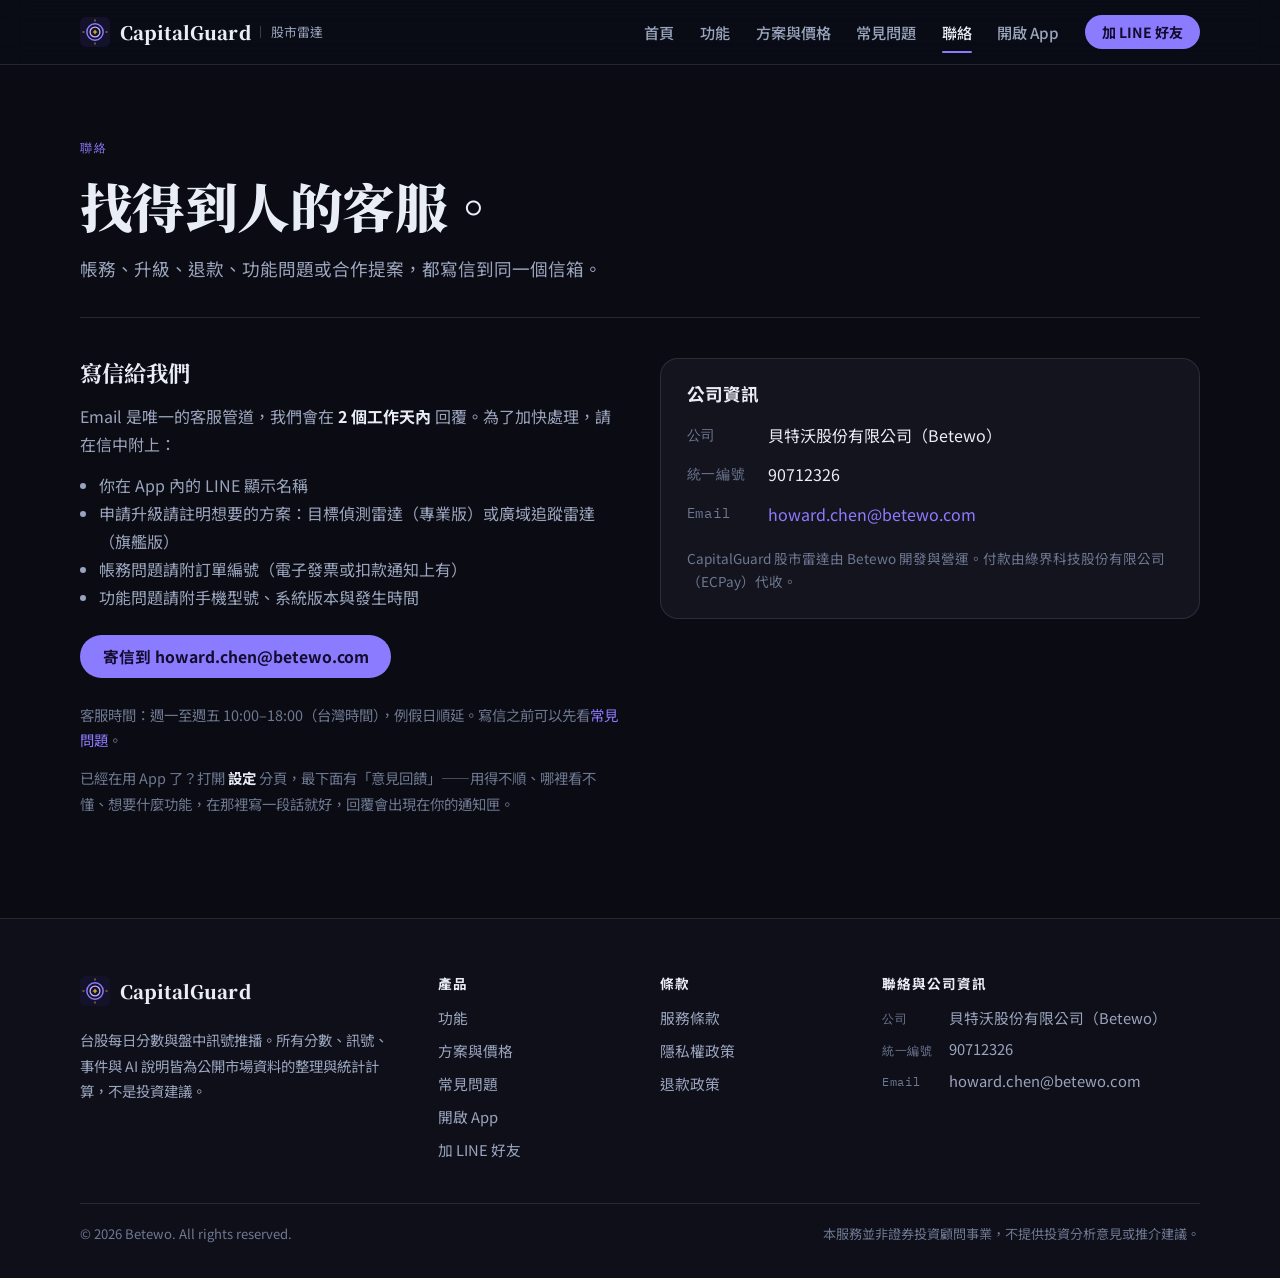
==== contact.html @ 32ccc139 "deploy site from betewo-web/CapitalGuard@ed37d9235ab176fc21a509cebbd970cb6e0c1ec3" ====
<!DOCTYPE html>
<html lang="zh-Hant-TW">
<head>
<meta charset="utf-8">
<meta name="viewport" content="width=device-width, initial-scale=1">
<title>聯絡 · CapitalGuard 股市雷達</title>
<meta name="description" content="CapitalGuard 客服信箱、公司資訊與回覆時間。">
<link rel="canonical" href="https://betewo-web.github.io/betewo-site/contact.html">
<meta property="og:type" content="website">
<meta property="og:site_name" content="CapitalGuard 股市雷達">
<meta property="og:title" content="聯絡 · CapitalGuard 股市雷達">
<meta property="og:description" content="CapitalGuard 客服信箱、公司資訊與回覆時間。">
<meta property="og:url" content="https://betewo-web.github.io/betewo-site/contact.html">
<meta property="og:image" content="https://betewo-web.github.io/betewo-site/og-cover.png?v=2">
<meta property="og:image:width" content="1200">
<meta property="og:image:height" content="630">
<meta name="twitter:card" content="summary_large_image">
<meta name="twitter:image" content="https://betewo-web.github.io/betewo-site/og-cover.png?v=2">
<meta name="theme-color" content="#0f0f1a">
<link rel="icon" href="data:image/svg+xml,%3Csvg%20xmlns%3D%22http%3A%2F%2Fwww.w3.org%2F2000%2Fsvg%22%20viewBox%3D%220%200%20512%20512%22%3E%3Crect%20width%3D%22512%22%20height%3D%22512%22%20rx%3D%2296%22%20fill%3D%22%2314122a%22%2F%3E%3Cg%20fill%3D%22none%22%20stroke-linecap%3D%22round%22%3E%3Ccircle%20cx%3D%22256%22%20cy%3D%22256%22%20r%3D%22139%22%20stroke%3D%22%238b7cff%22%20stroke-width%3D%2225%22%2F%3E%3Ccircle%20cx%3D%22256%22%20cy%3D%22256%22%20r%3D%2284%22%20stroke%3D%22%23c4b5fd%22%20stroke-width%3D%2222%22%2F%3E%3Cpath%20stroke%3D%22%23f5c542%22%20stroke-width%3D%2213%22%20d%3D%22M256%2070V49M442%20256h21M256%20442v21M70%20256H49%22%2F%3E%3Cpath%20stroke%3D%22%23f5c542%22%20stroke-width%3D%2220%22%20d%3D%22M227%20256h58M256%20227v58%22%2F%3E%3C%2Fg%3E%3C%2Fsvg%3E">
<link rel="preconnect" href="https://fonts.googleapis.com">
<link rel="preconnect" href="https://fonts.gstatic.com" crossorigin>
<link rel="stylesheet" href="https://fonts.googleapis.com/css2?family=IBM+Plex+Mono:wght@400;500;700&family=Noto+Sans+TC:wght@400;500;700&family=Noto+Serif+TC:wght@700;900&display=swap">
<link rel="stylesheet" href="site.css?v=13">
</head>
<body>
<header class="site-head">
  <div class="wrap">
    <a class="brand" href="index.html" aria-label="CapitalGuard 首頁"><svg class="brand-mark" viewBox="0 0 512 512" aria-hidden="true"><rect width="512" height="512" rx="96" fill="#14122a"/><g fill="none" stroke-linecap="round"><circle cx="256" cy="256" r="139" stroke="#8b7cff" stroke-width="25"/><circle cx="256" cy="256" r="84" stroke="#c4b5fd" stroke-width="22"/><path stroke="#f5c542" stroke-width="13" d="M256 70V49M442 256h21M256 442v21M70 256H49"/><path stroke="#f5c542" stroke-width="20" d="M227 256h58M256 227v58"/></g></svg><span class="brand-name">CapitalGuard</span><span class="brand-sub">股市雷達</span></a>
    <nav class="site-nav" id="site-nav" aria-label="主選單">
      <a href="index.html">首頁</a> <a href="features.html">功能</a> <a href="pricing.html">方案與價格</a> <a href="faq.html">常見問題</a> <a href="contact.html" aria-current="page">聯絡</a>
      <a class="nav-app" href="https://betewo-web.github.io/CapitalGuard-pages/watchlist.html" data-cg="open-app">開啟 App</a>
      <a class="btn btn-primary btn-sm" href="https://line.me/R/ti/p/@408csebn" data-cg="add-friend-nav">加 LINE 好友</a>
    </nav>
    <button class="nav-toggle" type="button" aria-controls="site-nav" aria-expanded="false">選單</button>
  </div>
</header>
<main>
<div class="wrap doc-head">
  <span class="eyebrow">聯絡</span>
  <h1>找得到人的客服。</h1>
  <p class="lead" style="margin-top:1rem">帳務、升級、退款、功能問題或合作提案，都寫信到同一個信箱。</p>
</div>
<section class="section" style="padding-top:2.5rem">
  <div class="wrap contact-grid">
    <div>
      <h2 style="font-size:1.4rem;margin-bottom:1rem">寫信給我們</h2>
      <p class="muted">Email 是唯一的客服管道，我們會在 <strong style="color:var(--text)">2 個工作天內</strong> 回覆。為了加快處理，請在信中附上：</p>
      <ul class="muted" style="padding-left:1.2rem;margin-top:0.8rem">
        <li>你在 App 內的 LINE 顯示名稱</li>
        <li>申請升級請註明想要的方案：目標偵測雷達（專業版）或廣域追蹤雷達（旗艦版）</li>
        <li>帳務問題請附訂單編號（電子發票或扣款通知上有）</li>
        <li>功能問題請附手機型號、系統版本與發生時間</li>
      </ul>
      <p style="margin-top:1.5rem"><a class="btn btn-primary" href="mailto:howard.chen@betewo.com?subject=CapitalGuard%20%E5%AE%A2%E6%9C%8D">寄信到 howard.chen@betewo.com</a></p>
      <p class="dim" style="margin-top:1.5rem;font-size:0.9rem">客服時間：週一至週五 10:00–18:00（台灣時間），例假日順延。寫信之前可以先看<a href="faq.html">常見問題</a>。</p>
      <p class="dim" style="margin-top:0.8rem;font-size:0.9rem">已經在用 App 了？打開 <b style="color:var(--text)">設定</b> 分頁，最下面有「意見回饋」——用得不順、哪裡看不懂、想要什麼功能，在那裡寫一段話就好，回覆會出現在你的通知匣。</p>
    </div>
    <div class="info-card">
      <h2 style="font-size:1.1rem;font-family:var(--font-body);margin-bottom:1rem">公司資訊</h2>
      <dl><dt>公司</dt><dd>貝特沃股份有限公司（Betewo）</dd><dt>統一編號</dt><dd>90712326</dd><dt>Email</dt><dd><a href="mailto:howard.chen@betewo.com">howard.chen@betewo.com</a></dd></dl>
      <p class="dim" style="margin-top:1.2rem;font-size:0.85rem">CapitalGuard 股市雷達由 Betewo 開發與營運。付款由綠界科技股份有限公司（ECPay）代收。</p>
    </div>
  </div>
</section>
</main>
<footer class="site-foot">
  <div class="wrap foot-grid">
    <div class="foot-brand">
      <a class="brand" href="index.html"><svg class="brand-mark" viewBox="0 0 512 512" aria-hidden="true"><rect width="512" height="512" rx="96" fill="#14122a"/><g fill="none" stroke-linecap="round"><circle cx="256" cy="256" r="139" stroke="#8b7cff" stroke-width="25"/><circle cx="256" cy="256" r="84" stroke="#c4b5fd" stroke-width="22"/><path stroke="#f5c542" stroke-width="13" d="M256 70V49M442 256h21M256 442v21M70 256H49"/><path stroke="#f5c542" stroke-width="20" d="M227 256h58M256 227v58"/></g></svg><span class="brand-name">CapitalGuard</span></a>
      <p>台股每日分數與盤中訊號推播。所有分數、訊號、事件與 AI 說明皆為公開市場資料的整理與統計計算，不是投資建議。</p>
    </div>
    <div class="foot-col">
      <h4>產品</h4>
      <ul>
        <li><a href="features.html">功能</a></li>
        <li><a href="pricing.html">方案與價格</a></li>
        <li><a href="faq.html">常見問題</a></li>
        <li><a href="https://betewo-web.github.io/CapitalGuard-pages/watchlist.html" data-cg="open-app">開啟 App</a></li>
        <li><a href="https://line.me/R/ti/p/@408csebn" data-cg="add-friend-foot-nav">加 LINE 好友</a></li>
      </ul>
    </div>
    <div class="foot-col">
      <h4>條款</h4>
      <ul>
        <li><a href="terms.html">服務條款</a></li>
        <li><a href="privacy.html">隱私權政策</a></li>
        <li><a href="pricing.html#refund">退款政策</a></li>
      </ul>
    </div>
    <div class="foot-col foot-contact" id="contact">
      <h4>聯絡與公司資訊</h4>
      <dl><dt>公司</dt><dd>貝特沃股份有限公司（Betewo）</dd><dt>統一編號</dt><dd>90712326</dd><dt>Email</dt><dd><a href="mailto:howard.chen@betewo.com">howard.chen@betewo.com</a></dd></dl>
    </div>
  </div>
  <div class="wrap foot-legal">
    <span>© 2026 Betewo. All rights reserved.</span>
    <span>本服務並非證券投資顧問事業，不提供投資分析意見或推介建議。</span>
  </div>
</footer>
<script>
(function () {
  var t = document.querySelector('.nav-toggle'), n = document.getElementById('site-nav');
  if (!t || !n) return;
  t.addEventListener('click', function () {
    var open = n.classList.toggle('open');
    t.setAttribute('aria-expanded', open ? 'true' : 'false');
  });
})();
</script>
<script src="analytics.js?v=1" defer></script>
</body>
</html>
---- site.css ----
/* CapitalGuard 官網共用樣式
   視覺沿用 PWA（web/watchlist.css）的科技黑底與紫金主色，
   但字級與版面改為行銷頁的編排。單一深色主題，所有顏色皆明確指定。 */

:root {
  --bg: #0b0b13;
  --bg-2: #0f0f1a;
  --surface: #14141f;
  --surface-2: #1a1a28;
  --border: rgba(146, 146, 163, 0.2);
  --border-strong: rgba(146, 146, 163, 0.36);
  --text: #e9edf6;
  --muted: #9aa5bd;
  --dim: #6d7891;
  --accent: #8b7cff;
  --accent-ink: #120c2e;
  --accent-2: #f5c542;
  --sig-orange: #ff9f43;
  --sig-blue: #56a8ff;
  --sig-info: #9aa5bd;
  --chg-up: #ff6b81;
  --chg-down: #2ed573;
  --radius: 18px;
  --radius-sm: 10px;
  --wrap: 1120px;
  --font-body: "Noto Sans TC", "PingFang TC", "Microsoft JhengHei", system-ui, sans-serif;
  --font-display: "Noto Serif TC", "PingFang TC", "Songti TC", "PMingLiU", serif;
  --font-mono: "IBM Plex Mono", "SFMono-Regular", Consolas, "Liberation Mono", monospace;
  --shadow-soft: 0 8px 30px rgba(4, 6, 16, 0.45);
  --shadow-lift: 0 24px 60px rgba(4, 6, 16, 0.6);
}

* { box-sizing: border-box; }
html { color-scheme: dark; scroll-behavior: smooth; }
@media (prefers-reduced-motion: reduce) { html { scroll-behavior: auto; } }

body {
  margin: 0;
  background: var(--bg);
  color: var(--text);
  font-family: var(--font-body);
  font-size: 1rem;
  line-height: 1.75;
  -webkit-font-smoothing: antialiased;
}

a { color: var(--accent); text-decoration: none; }
a:hover { text-decoration: underline; text-underline-offset: 3px; }
:focus-visible { outline: 2px solid var(--accent); outline-offset: 3px; border-radius: 4px; }

h1, h2, h3, h4 { margin: 0; font-family: var(--font-display); text-wrap: balance; line-height: 1.25; }
h1 { font-size: clamp(2rem, 4.6vw, 3.3rem); font-weight: 900; letter-spacing: -0.01em; }
h2 { font-size: clamp(1.55rem, 3vw, 2.15rem); font-weight: 700; }
h3 { font-size: 1.2rem; font-weight: 700; font-family: var(--font-body); }
h4 { font-size: 0.95rem; font-weight: 700; font-family: var(--font-body); }
p { margin: 0; }
p + p { margin-top: 1em; }
.lead { font-size: 1.1rem; color: var(--muted); max-width: 34em; }
.eyebrow {
  font-family: var(--font-mono);
  font-size: 0.75rem;
  letter-spacing: 0.14em;
  text-transform: uppercase;
  color: var(--accent);
  margin-bottom: 0.9rem;
  display: block;
}
.mono { font-family: var(--font-mono); font-variant-numeric: tabular-nums; }
.muted { color: var(--muted); }
.dim { color: var(--dim); }
.num { font-variant-numeric: tabular-nums; }

.wrap { width: min(var(--wrap), calc(100% - 2.5rem)); margin-inline: auto; }
.section { padding: clamp(3.5rem, 8vw, 6.5rem) 0; }
.section + .section { border-top: 1px solid var(--border); }
.section-head { max-width: 40em; margin-bottom: 2.5rem; }
.section-head .lead { margin-top: 0.8rem; }

/* ── 停一下：首頁例子與「通知怎麼來」之間的標語，留白要夠讓人停下來 ── */
.pause { padding: clamp(5.5rem, 13vw, 10rem) 0; text-align: center; }
.pause .wrap { max-width: 34em; }
.pause p { font-family: var(--font-display); font-weight: 500; font-size: clamp(1.25rem, 2.6vw, 1.75rem); line-height: 1.75; color: var(--text); margin: 0; }
.pause p + p { margin-top: clamp(1.8rem, 4.5vw, 3rem); }
.pause p.pause-brand { margin-top: clamp(3.6rem, 9vw, 6rem); color: var(--accent); font-weight: 700; }
.pause p.pause-brand ~ p { color: var(--muted); font-size: clamp(1.05rem, 2vw, 1.35rem); }

/* ── 按鈕 ── */
.btn {
  display: inline-flex; align-items: center; gap: 0.5rem;
  padding: 0.8rem 1.35rem;
  border-radius: 999px;
  font-weight: 700; font-size: 0.98rem; line-height: 1;
  border: 1px solid transparent;
  cursor: pointer; white-space: nowrap;
  transition: transform 0.15s ease, background-color 0.15s ease, border-color 0.15s ease;
}
.btn:hover { text-decoration: none; transform: translateY(-1px); }
.btn-primary { background: var(--accent); color: var(--accent-ink); }
.btn-primary:hover { background: #a294ff; }
.btn-ghost { border-color: var(--border-strong); color: var(--text); background: transparent; }
.btn-ghost:hover { border-color: var(--accent); }
.btn-sm { padding: 0.55rem 1rem; font-size: 0.88rem; }
.btn-lg { padding: 1rem 1.7rem; font-size: 1.05rem; }
@media (prefers-reduced-motion: reduce) { .btn { transition: none; } .btn:hover { transform: none; } }

/* ── 頁首 ── */
.site-head {
  position: sticky; top: 0; z-index: 50;
  background: rgba(9, 13, 22, 0.82);
  backdrop-filter: blur(14px); -webkit-backdrop-filter: blur(14px);
  border-bottom: 1px solid var(--border);
}
.site-head .wrap { display: flex; align-items: center; justify-content: space-between; gap: 1.5rem; height: 64px; }
.brand { display: inline-flex; align-items: center; gap: 0.6rem; color: var(--text); }
.brand:hover { text-decoration: none; }
.brand-mark { width: 30px; height: 30px; flex: none; }
.brand-name { font-family: var(--font-display); font-weight: 900; font-size: 1.15rem; letter-spacing: 0.01em; }
.brand-sub { font-size: 0.8rem; color: var(--muted); padding-left: 0.6rem; border-left: 1px solid var(--border-strong); line-height: 1; }
.site-nav { display: flex; align-items: center; gap: 1.6rem; }
.site-nav a:not(.btn) { color: var(--muted); font-weight: 500; font-size: 0.95rem; }
/* 「開啟 App」對還沒註冊的人是死路（那一頁要 LINE 傳出的 8 碼登入碼），
   所以它比加好友低一階，並且自己說明是給誰用的。 */
.nav-app { white-space: nowrap; display: inline-flex; align-items: baseline; gap: 0.4rem; }
.nav-app small { font-size: 0.72rem; color: var(--dim); border: 1px solid var(--border); border-radius: 999px; padding: 0.05rem 0.4rem; }
.site-nav a:not(.btn):hover, .site-nav a[aria-current="page"] { color: var(--text); text-decoration: none; }
.site-nav a[aria-current="page"] { position: relative; }
.site-nav a[aria-current="page"]::after {
  content: ""; position: absolute; left: 0; right: 0; bottom: -8px; height: 2px; background: var(--accent); border-radius: 2px;
}
.nav-toggle {
  display: none; background: none; border: 1px solid var(--border-strong); color: var(--text);
  border-radius: 8px; padding: 0.4rem 0.7rem; font: inherit; font-size: 0.85rem; cursor: pointer;
}
@media (max-width: 760px) {
  .brand-sub { display: none; }
  .nav-toggle { display: inline-block; }
  .site-nav {
    display: none; position: absolute; left: 0; right: 0; top: 64px;
    flex-direction: column; align-items: stretch; gap: 0;
    background: var(--bg-2); border-bottom: 1px solid var(--border); padding: 0.5rem 1.25rem 1rem;
  }
  .site-nav.open { display: flex; }
  .site-nav a:not(.btn) { padding: 0.8rem 0; border-bottom: 1px solid var(--border); }
  .site-nav a[aria-current="page"]::after { display: none; }
  .site-nav .btn { margin-top: 0.9rem; justify-content: center; }
}

/* ── Hero ── */
.hero {
  position: relative; overflow: hidden;
  padding: clamp(3rem, 8vw, 6rem) 0 clamp(3rem, 7vw, 5.5rem);
  background:
    radial-gradient(60% 50% at 8% 0%, rgba(139, 124, 255, 0.16), transparent 65%),
    radial-gradient(40% 40% at 95% 20%, rgba(245, 197, 66, 0.07), transparent 60%),
    repeating-linear-gradient(0deg, rgba(146, 160, 190, 0.045) 0 1px, transparent 1px 56px),
    repeating-linear-gradient(90deg, rgba(146, 160, 190, 0.045) 0 1px, transparent 1px 56px),
    var(--bg);
}
/* 2026-09-28 起 Hero 是純文字：不放截圖也不放示意卡，寬度收在可讀行長內 */
.hero .wrap { display: block; }
.hero-copy { max-width: 42em; }
.hero-copy h1 { margin-bottom: 1.2rem; }
.hero-copy .lead { font-size: 1.15rem; }
/* 讓對的人三秒內認出自己——沒有這一句，訪客得自己猜這是不是在講他 */
.hero-who { margin-top: 1.2rem; font-size: 0.95rem; color: var(--muted); border-left: 2px solid var(--accent); padding-left: 0.85rem; list-style: none; display: grid; gap: 0.6rem; }
.hero-who b { color: var(--text); font-weight: 500; }
.hero-cta { display: flex; flex-wrap: wrap; gap: 0.8rem; align-items: center; margin-top: 2rem; }
.section-more { margin-top: 2.2rem; color: var(--muted); }
/* ── 一天的節奏（時間軸）── */
.clock { display: grid; grid-template-columns: repeat(4, 1fr); gap: 1.5rem; position: relative; }
.clock::before { content: ""; position: absolute; left: 0; right: 0; top: 7px; height: 1px; background: var(--border-strong); }
.clock-item { padding-top: 1.4rem; position: relative; }
.clock-item::before { content: ""; position: absolute; left: 0; top: 0; width: 15px; height: 15px; border-radius: 50%; background: var(--bg); border: 2px solid var(--accent); }
.clock-item.night::before { border-color: var(--dim); }
.clock-time { font-family: var(--font-mono); font-size: 0.95rem; color: var(--accent); letter-spacing: 0.04em; }
.clock-item.night .clock-time { color: var(--muted); }
.clock-item h3 { margin: 0.35rem 0 0.4rem; }
.clock-item p { color: var(--muted); font-size: 0.95rem; }
@media (max-width: 840px) {
  .clock { grid-template-columns: 1fr; gap: 0; }
  .clock::before { top: 0; bottom: 0; left: 7px; right: auto; width: 1px; height: auto; }
  .clock-item { padding: 0 0 1.8rem 2rem; }
  .clock-item::before { top: 6px; }
}

/* ── 通知怎麼來（LINE 只做認證）── */
.notify { display: grid; grid-template-columns: repeat(3, 1fr); gap: 1.5rem; }
.notify-step { background: var(--surface); border: 1px solid var(--border); border-radius: var(--radius); padding: 1.4rem 1.5rem; }
.notify-k {
  display: inline-block; margin-bottom: 0.9rem;
  font-family: var(--font-mono); font-size: 0.72rem; letter-spacing: 0.1em;
  color: var(--accent); border: 1px solid rgba(139, 124, 255, 0.5); border-radius: 999px; padding: 0.15rem 0.65rem;
}
.notify-step h3 { margin-bottom: 0.5rem; font-size: 1.05rem; }
.notify-step p { color: var(--muted); font-size: 0.95rem; }
.notify-foot { margin-top: 1.8rem; }
@media (max-width: 860px) { .notify { grid-template-columns: 1fr; gap: 1.1rem; } }

/* ── 功能格 ── */
.features { display: grid; grid-template-columns: repeat(3, 1fr); gap: 2.2rem 2.5rem; }
.feature { border-top: 1px solid var(--border-strong); padding-top: 1.2rem; }
.feature .eyebrow { margin-bottom: 0.6rem; }
.feature h3 { margin-bottom: 0.5rem; }
.feature p { color: var(--muted); font-size: 0.96rem; }
.tag { display: inline-block; margin-left: 0.5rem; font-size: 0.7rem; font-family: var(--font-mono); letter-spacing: 0.1em; color: var(--sig-orange); border: 1px solid rgba(255, 159, 67, 0.5); border-radius: 999px; padding: 0.1rem 0.5rem; vertical-align: middle; line-height: 1.5; }
.tag.tag-soon { color: var(--accent-2); border-color: rgba(245, 197, 66, 0.5); letter-spacing: 0.04em; }
.legend .glyph { font-family: var(--font-mono); font-weight: 700; color: var(--accent); }
@media (max-width: 900px) { .features { grid-template-columns: repeat(2, 1fr); } }
@media (max-width: 560px) { .features { grid-template-columns: 1fr; } }

/* 功能詳細頁 */
.feature-detail { display: grid; grid-template-columns: 0.9fr 1.1fr; gap: clamp(2rem, 5vw, 4rem); align-items: start; padding: clamp(2.5rem, 5vw, 4rem) 0; }
.feature-detail + .feature-detail { border-top: 1px solid var(--border); }
.feature-detail h2 { margin: 0.3rem 0 0.9rem; font-size: clamp(1.4rem, 2.4vw, 1.8rem); }
.feature-detail .lead { font-size: 1.02rem; }
.feature-detail ul { margin: 1rem 0 0; padding-left: 1.2rem; color: var(--muted); }
.feature-detail li + li { margin-top: 0.4rem; }
@media (max-width: 820px) { .feature-detail { grid-template-columns: 1fr; } }
.legend { display: grid; grid-template-columns: repeat(auto-fit, minmax(150px, 1fr)); gap: 0.6rem; margin: 0; padding: 0; list-style: none; }
.legend li { display: flex; align-items: center; gap: 0.6rem; background: var(--surface); border: 1px solid var(--border); border-radius: var(--radius-sm); padding: 0.55rem 0.75rem; font-size: 0.9rem; }
.legend .em { font-size: 1.25rem; width: 1.6rem; text-align: center; flex: none; }
.legend .em.mono { width: auto; min-width: 2.6rem; white-space: nowrap; }
.sev-list { list-style: none; margin: 0; padding: 0; display: flex; flex-direction: column; gap: 0.6rem; }
.sev-list li { display: grid; grid-template-columns: 14px 1fr; gap: 0.8rem; align-items: start; }
.sev-list .dot { width: 14px; height: 14px; border-radius: 50%; margin-top: 0.45rem; }
.sev-list b { display: block; }
.sev-list span { color: var(--muted); font-size: 0.92rem; }
.scorecard { background: var(--surface); border: 1px solid var(--border); border-radius: var(--radius); padding: 1.2rem 1.3rem; box-shadow: var(--shadow-soft); font-family: var(--font-mono); font-size: 0.85rem; }
.scorecard .row { display: flex; justify-content: space-between; align-items: baseline; padding: 0.45rem 0; border-bottom: 1px dashed var(--border); }
.scorecard .row:last-child { border-bottom: 0; }
.scorecard .big { font-family: var(--font-display); font-size: 2.2rem; font-weight: 900; color: var(--text); }
.scorecard .grade { color: var(--accent); font-weight: 700; }
.bar { height: 6px; background: var(--surface-2); border-radius: 3px; overflow: hidden; flex: 1; margin: 0 0.8rem; }
.bar i { display: block; height: 100%; background: linear-gradient(90deg, var(--accent), var(--accent-2)); }
.scorecard .lab { color: var(--muted); }

/* ── 方案卡 ── */
.plans { display: grid; grid-template-columns: repeat(3, 1fr); gap: 1.2rem; align-items: stretch; }
/* 專業版收起後只剩兩張：置中、別把兩張拉到全寬 */
.plans.plans-two { grid-template-columns: repeat(2, minmax(0, 340px)); justify-content: center; }
.plan-pitch { margin: 0.2rem 0 0.9rem; font-size: 0.88rem; color: var(--text); line-height: 1.55; }
.plan-soon { margin-top: 1.1rem; font-size: 0.86rem; }
.plan {
  background: var(--surface); border: 1px solid var(--border); border-radius: var(--radius);
  padding: 1.6rem 1.5rem; display: flex; flex-direction: column; gap: 1rem;
}
.plan.lift { border-color: var(--accent); box-shadow: 0 0 0 1px var(--accent), var(--shadow-soft); position: relative; }
.plan.lift::before { content: "從免費版升級的第一站"; position: absolute; top: -0.8rem; left: 1.2rem; background: var(--accent); color: var(--accent-ink); font-size: 0.72rem; font-weight: 700; padding: 0.2rem 0.65rem; border-radius: 999px; }
.plan-name { font-family: var(--font-mono); font-size: 0.78rem; letter-spacing: 0.12em; color: var(--muted); text-transform: uppercase; }
.plan-name b { display: block; font-family: var(--font-body); font-size: 1.2rem; letter-spacing: 0; color: var(--text); text-transform: none; margin-top: 0.15rem; }
.price { font-family: var(--font-display); font-size: 2.4rem; font-weight: 900; line-height: 1; font-variant-numeric: tabular-nums; }
.price small { font-family: var(--font-body); font-size: 0.9rem; font-weight: 400; color: var(--muted); margin-left: 0.3rem; }
.plan ul { list-style: none; margin: 0; padding: 0; display: flex; flex-direction: column; gap: 0.45rem; font-size: 0.93rem; color: var(--muted); }
.plan li::before { content: "✓"; color: var(--accent); margin-right: 0.5rem; font-weight: 700; }
.plan li.no::before { content: "–"; color: var(--dim); }
.plan li.no { color: var(--dim); }
.plan .btn { margin-top: auto; justify-content: center; }
/* 手機：一欄。`.plans.plans-two` 的權重是 (0,2,0)，這裡只寫 `.plans`（0,1,0）蓋不掉——
   媒體查詢不會增加權重，2026-09-23 之前兩張卡在 390px 仍並排、第二張被切出畫面右邊。 */
@media (max-width: 860px) {
  /* minmax(0, 1fr) 不能寫成 1fr：1fr 等於 minmax(auto, 1fr)，auto 的最小值是內容的
     min-content 寬，卡片因此會比視窗寬、右邊連同按鈕被切掉。原本的 .plans-two 用
     minmax(0, 340px) 正是為了這件事。 */
  .plans,
  .plans.plans-two { grid-template-columns: minmax(0, 1fr); max-width: 460px; margin-inline: auto; }
  .plan.lift { order: -1; }
}

/* 手機再收一階：兩張卡疊起來很長，捲很久才看得完。只收間距與價格字級，不動內容。 */
@media (max-width: 560px) {
  .plans { gap: 0.9rem; }
  .plan { padding: 1.15rem 1.2rem; gap: 0.7rem; }
  .price { font-size: 2rem; }
  .plan ul { gap: 0.32rem; }
  .plan-pitch { margin-bottom: 0.5rem; }
}

/* 比較表 */
.table-wrap { overflow-x: auto; border: 1px solid var(--border); border-radius: var(--radius); background: var(--surface); }
table.compare { width: 100%; border-collapse: collapse; min-width: 640px; font-size: 0.95rem; font-variant-numeric: tabular-nums; }
table.compare th, table.compare td { padding: 0.85rem 1rem; text-align: center; border-bottom: 1px solid var(--border); }
table.compare th:first-child, table.compare td:first-child { text-align: left; color: var(--muted); font-weight: 500; }
table.compare thead th { background: var(--surface-2); font-weight: 700; }
table.compare thead th .price-sm { display: block; font-family: var(--font-mono); font-size: 0.78rem; color: var(--accent); font-weight: 500; margin-top: 0.15rem; }
table.compare tbody tr:last-child td { border-bottom: 0; }
table.compare .no { color: var(--dim); }
table.compare th.lift, table.compare td.lift { background: rgba(139, 124, 255, 0.05); }

/* ── FAQ ── */
.faq { max-width: 44em; }
.faq details { border-top: 1px solid var(--border-strong); padding: 0.2rem 0; }
.faq details:last-child { border-bottom: 1px solid var(--border-strong); }
.faq summary { cursor: pointer; list-style: none; display: flex; justify-content: space-between; align-items: center; gap: 1rem; padding: 0.9rem 0; font-weight: 700; font-size: 1.02rem; }
.faq summary::-webkit-details-marker { display: none; }
.faq summary::after { content: "+"; font-family: var(--font-mono); color: var(--accent); font-size: 1.2rem; flex: none; }
.faq details[open] summary::after { content: "–"; }
.faq .a { padding: 0 0 1.1rem; color: var(--muted); max-width: 40em; }

/* ── 免責與提示帶 ── */
.notice {
  border: 1px solid var(--border-strong); border-left: 3px solid var(--sig-orange);
  background: var(--surface); border-radius: var(--radius-sm); padding: 1rem 1.2rem;
  color: var(--muted); font-size: 0.93rem;
}
.notice b { color: var(--text); }
.cta-band { background: linear-gradient(135deg, rgba(139, 124, 255, 0.12), rgba(245, 197, 66, 0.07)); border: 1px solid var(--border-strong); border-radius: var(--radius); padding: clamp(2rem, 4vw, 3rem); display: flex; flex-wrap: wrap; align-items: center; justify-content: space-between; gap: 1.5rem; }
.cta-band h2 { font-size: clamp(1.4rem, 2.6vw, 1.9rem); }
.cta-band p { color: var(--muted); margin-top: 0.4rem; }

/* ── 文件頁（條款、隱私）── */
.doc { max-width: 42em; }
.doc-head { padding: clamp(3rem, 6vw, 4.5rem) 0 2rem; border-bottom: 1px solid var(--border); }
.doc-head .meta { font-family: var(--font-mono); font-size: 0.8rem; color: var(--dim); margin-top: 0.8rem; }
.doc-body { padding: 2.5rem 0 4rem; }
.doc-body h2 { font-family: var(--font-body); font-size: 1.2rem; font-weight: 700; margin: 2.2rem 0 0.7rem; padding-top: 0.4rem; }
.doc-body h2:first-child { margin-top: 0; }
.doc-body p, .doc-body li { color: var(--muted); }
.doc-body ul, .doc-body ol { padding-left: 1.3rem; margin: 0.6rem 0; }
.doc-body li + li { margin-top: 0.35rem; }
.doc-body strong { color: var(--text); font-weight: 600; }
.toc { font-size: 0.9rem; color: var(--muted); display: flex; flex-wrap: wrap; gap: 0.4rem 1.2rem; margin-top: 1.2rem; }
.toc a { color: var(--muted); }
.toc a:hover { color: var(--accent); }

/* ── 聯絡頁 ── */
.contact-grid { display: grid; grid-template-columns: 1fr 1fr; gap: 2.5rem; align-items: start; }
@media (max-width: 800px) { .contact-grid { grid-template-columns: 1fr; } }
.info-card { background: var(--surface); border: 1px solid var(--border); border-radius: var(--radius); padding: 1.5rem 1.6rem; }
.info-card dl { margin: 0; display: grid; grid-template-columns: max-content 1fr; gap: 0.7rem 1.4rem; }
.info-card dt { color: var(--dim); font-size: 0.85rem; font-family: var(--font-mono); letter-spacing: 0.06em; padding-top: 0.15rem; }
.info-card dd { margin: 0; }
.placeholder { background: rgba(255, 159, 67, 0.12); color: var(--sig-orange); border-radius: 4px; padding: 0 0.3rem; font-family: var(--font-mono); font-size: 0.9em; }

/* ── 頁尾 ── */
.site-foot { border-top: 1px solid var(--border); background: var(--bg-2); padding: 3.5rem 0 2rem; font-size: 0.92rem; }
.foot-grid { display: grid; grid-template-columns: 1.4fr 0.8fr 0.8fr 1.4fr; gap: 2.5rem; }
.foot-brand p { color: var(--muted); margin-top: 0.9rem; max-width: 26em; font-size: 0.9rem; }
.foot-col h4 { color: var(--text); margin-bottom: 0.8rem; font-size: 0.85rem; letter-spacing: 0.08em; }
.foot-col ul { list-style: none; margin: 0; padding: 0; display: flex; flex-direction: column; gap: 0.45rem; }
.foot-col a { color: var(--muted); }
.foot-col a:hover { color: var(--accent); }
.foot-contact dl { margin: 0; display: grid; grid-template-columns: max-content 1fr; gap: 0.35rem 1rem; color: var(--muted); }
.foot-contact dt { color: var(--dim); font-family: var(--font-mono); font-size: 0.78rem; letter-spacing: 0.06em; padding-top: 0.2rem; }
.foot-contact dd { margin: 0; }
.foot-legal { margin-top: 2.5rem; padding-top: 1.2rem; border-top: 1px solid var(--border); color: var(--dim); font-size: 0.82rem; display: flex; flex-wrap: wrap; justify-content: space-between; gap: 0.6rem; }
@media (max-width: 900px) { .foot-grid { grid-template-columns: 1fr 1fr; } }
@media (max-width: 560px) { .foot-grid { grid-template-columns: 1fr; gap: 2rem; } }

/* ── 怎麼開始：作業系統分頁 ──────────────────────────────────────────
   純 CSS 分頁（radio + 相鄰選擇器），不需要 JavaScript：
   官網只有一支延後載入的統計腳本，不值得為三個分頁再開一支。 */
.os-tabs { position: relative; }
.os-tabs > input { position: absolute; width: 1px; height: 1px; opacity: 0; pointer-events: none; }
.os-tabs > label {
  display: inline-block; padding: 0.55rem 1.1rem; margin: 0 0.4rem 1.6rem 0;
  border: 1px solid var(--border-strong); border-radius: 999px;
  color: var(--muted); font-size: 0.92rem; font-weight: 700; cursor: pointer;
  transition: border-color 0.15s ease, color 0.15s ease;
}
.os-tabs > label:hover { border-color: var(--accent); color: var(--text); }
.os-tabs > input:focus-visible + label { outline: 2px solid var(--accent); outline-offset: 3px; }
.os-tabs > input:checked + label { background: var(--surface-2); border-color: var(--accent); color: var(--text); }
.os-panel { display: none; }
#os-android:checked ~ .os-panel[data-os="android"],
#os-iphone:checked ~ .os-panel[data-os="iphone"],
#os-pc:checked ~ .os-panel[data-os="pc"] { display: block; }
@media (prefers-reduced-motion: reduce) { .os-tabs > label { transition: none; } }

.steps { list-style: none; counter-reset: step; margin: 0; padding: 0; display: grid; grid-template-columns: repeat(3, 1fr); gap: 1.6rem; }
.steps li { counter-increment: step; border-top: 1px solid var(--border-strong); padding-top: 1.1rem; }
.steps li::before {
  content: counter(step); display: grid; place-items: center;
  width: 28px; height: 28px; margin-bottom: 0.7rem; border-radius: 50%;
  background: var(--surface-2); border: 1px solid var(--accent);
  color: var(--accent); font-family: var(--font-mono); font-size: 0.85rem; font-weight: 700;
}
.steps b { display: block; font-size: 1.02rem; margin-bottom: 0.35rem; }
.steps span { color: var(--muted); font-size: 0.94rem; }
@media (max-width: 820px) { .steps { grid-template-columns: 1fr; gap: 1.2rem; } }

.start-foot {
  margin-top: 2.5rem; display: flex; flex-wrap: wrap; align-items: center;
  justify-content: space-between; gap: 1.5rem;
  border-top: 1px solid var(--border); padding-top: 2rem;
}
.qr-box { display: flex; align-items: center; gap: 1.1rem; max-width: 34em; }
.qr-box img { flex: none; border-radius: var(--radius-sm); background: #fff; padding: 6px; }
.qr-box b { display: block; margin-bottom: 0.3rem; }
.qr-box p { font-size: 0.9rem; }
@media (max-width: 560px) { .qr-box { flex-direction: column; align-items: flex-start; } .start-foot .btn { width: 100%; justify-content: center; } }

/* ── 通知範例牆（功能頁「你會收到什麼」）────────────────────────────
   刻意用系統實際送出的文字格式：行銷頁上重寫一套漂亮說法，
   使用者裝好之後看到的第一則通知就會對不上。 */
.msg-list { list-style: none; margin: 0; padding: 0; display: flex; flex-direction: column; gap: 0.5rem; }
.msg-list li {
  display: grid; grid-template-columns: 4.2rem 1fr; gap: 1rem; align-items: baseline;
  background: var(--surface); border: 1px solid var(--border);
  border-left: 3px solid var(--sig-info); border-radius: var(--radius-sm);
  padding: 0.85rem 1.1rem;
}
.msg-list li[data-sev="orange"] { border-left-color: var(--sig-orange); }
.msg-list li[data-sev="blue"] { border-left-color: var(--sig-blue); }
.msg-time { font-family: var(--font-mono); font-size: 0.82rem; color: var(--dim); font-variant-numeric: tabular-nums; }
.msg-body { display: block; min-width: 0; }
.msg-body b { display: block; font-size: 0.98rem; }
.msg-body > span { display: block; color: var(--muted); font-size: 0.9rem; margin-top: 0.2rem; }
.msg-tag {
  display: inline-block; margin-top: 0.45rem; font-style: normal;
  font-family: var(--font-mono); font-size: 0.68rem; letter-spacing: 0.08em;
  color: var(--accent); border: 1px solid rgba(139, 124, 255, 0.5);
  border-radius: 999px; padding: 0.1rem 0.5rem;
}
@media (max-width: 560px) {
  .msg-list li { grid-template-columns: 1fr; gap: 0.2rem; }
}

/* ── 事實數字（首頁「這台機器有多大」）──────────────────────────────
   刻意不放使用者人數或任何績效數字：前者現在很小，後者是投顧法的紅線。
   寫的是系統每天實際做的工作量，改了引擎就要回來改這一區。 */
.facts { list-style: none; margin: 0; padding: 0; display: grid; grid-template-columns: repeat(3, 1fr); gap: 1.8rem 2.5rem; }
.facts li { border-top: 1px solid var(--border-strong); padding-top: 1rem; }
.facts b { display: block; font-family: var(--font-display); font-size: 2.3rem; font-weight: 900; line-height: 1.1; font-variant-numeric: tabular-nums; }
.facts span { display: block; margin-top: 0.3rem; font-weight: 700; font-size: 0.98rem; }
.facts i { display: block; margin-top: 0.3rem; font-style: normal; color: var(--muted); font-size: 0.88rem; }
@media (max-width: 860px) { .facts { grid-template-columns: repeat(2, 1fr); gap: 1.4rem 1.8rem; } }
@media (max-width: 480px) { .facts { grid-template-columns: 1fr; } }

/* ── App 實際畫面（首頁「App 長這樣」）─────────────────────────────
   圖是 2 倍寬的 WebP，靠 max-width 縮到版面寬度；給了 width/height
   讓瀏覽器先留好位置，不然三張圖載入時整頁會往下跳。 */
.screens { display: grid; grid-template-columns: repeat(3, 1fr); gap: 2rem; }
.screens figure { margin: 0; }
.screens img {
  display: block; width: 100%; height: auto;
  border: 1px solid var(--border-strong); border-radius: var(--radius);
  box-shadow: var(--shadow-soft); background: var(--bg-2);
}
.screens figcaption { margin-top: 0.9rem; color: var(--muted); font-size: 0.92rem; }
.screens figcaption b { color: var(--text); display: block; margin-bottom: 0.2rem; }
@media (max-width: 860px) { .screens { grid-template-columns: 1fr; gap: 2.5rem; max-width: 420px; margin-inline: auto; } }

/* 一個交易日的例子：左邊時間軸截圖、右邊四個編號標註 */
.example { display: grid; grid-template-columns: minmax(0, 300px) minmax(0, 300px) 1fr; gap: 2rem; align-items: start; }
.example figure { margin: 0; }
.example img { width: 100%; height: auto; border-radius: 22px; border: 1px solid rgba(146, 146, 163, 0.2); box-shadow: var(--shadow-soft); display: block; }
.example figcaption { margin-top: 0.9rem; color: var(--muted); font-size: 0.92rem; }
.example figcaption b { color: var(--text); display: block; margin-bottom: 0.2rem; }
.example-calls { list-style: none; margin: 0; padding: 0; display: flex; flex-direction: column; gap: 0.9rem; }
.example-calls li { display: flex; gap: 0.9rem; align-items: flex-start; background: rgba(255, 255, 255, 0.03); border: 1px solid rgba(146, 146, 163, 0.2); border-radius: 16px; padding: 0.9rem 1rem; }
.example-calls b { display: block; color: var(--text); font-size: 1rem; margin-bottom: 0.2rem; }
.example-calls div { color: var(--muted); font-size: 0.93rem; line-height: 1.6; }
.pin { flex: 0 0 28px; width: 28px; height: 28px; border-radius: 50%; background: var(--accent-2); color: #1f1b3a; font-weight: 800; font-size: 0.9rem; display: inline-flex; align-items: center; justify-content: center; box-shadow: 0 0 0 4px rgba(245, 197, 66, 0.22); }
.pin.pin-alt { background: var(--accent); color: #fff; box-shadow: 0 0 0 4px rgba(139, 124, 255, 0.22); }
.cells { display: inline-flex; gap: 3px; vertical-align: middle; margin: 0 0.5rem; }
.cells i { width: 14px; height: 14px; border-radius: 3px; background: #56a8ff; color: #0b0b13; font-style: normal; font-size: 0.6rem; font-weight: 700; display: inline-flex; align-items: center; justify-content: center; }
.cells i.off { background: transparent; border: 1px solid rgba(146, 146, 163, 0.4); }
@media (max-width: 1100px) { .example { grid-template-columns: 1fr 1fr; } .example-calls { grid-column: 1 / -1; } }
@media (max-width: 860px) { .example { grid-template-columns: 1fr; gap: 1.8rem; } .example figure { max-width: 380px; margin-inline: auto; } }

/* ── 好友分享（首頁 #share、功能頁 #share）─────────────────────────
   兩支手機並排收同一則：好友那一則只多最後一行「來自 ○○ 的分享」。
   通知本體沿用 .msg-list（與功能頁「你會收到什麼」同一套字樣）；那一行的字由
   monitor/realtime.py 的 _share_note_text() 決定，後端改字要回來對。 */
.share-pair { display: grid; grid-template-columns: 1fr 1fr; gap: 1.2rem; }
.share-pair.share-pair-stack { grid-template-columns: 1fr; }
.share-pair h4 { font-family: var(--font-mono); font-size: 0.75rem; letter-spacing: 0.12em; color: var(--muted); margin-bottom: 0.6rem; }
.msg-body > .msg-from { color: var(--accent); font-size: 0.88rem; margin-top: 0.3rem; }
.share-steps { margin-top: 2.6rem; }
.share-when { display: grid; grid-template-columns: repeat(4, 1fr); gap: 1.2rem; margin-top: 2.6rem; }
@media (max-width: 1000px) { .share-when { grid-template-columns: repeat(2, 1fr); } }
@media (max-width: 560px) { .share-when { grid-template-columns: 1fr; gap: 1.1rem; } }
@media (max-width: 700px) { .share-pair { grid-template-columns: 1fr; } }
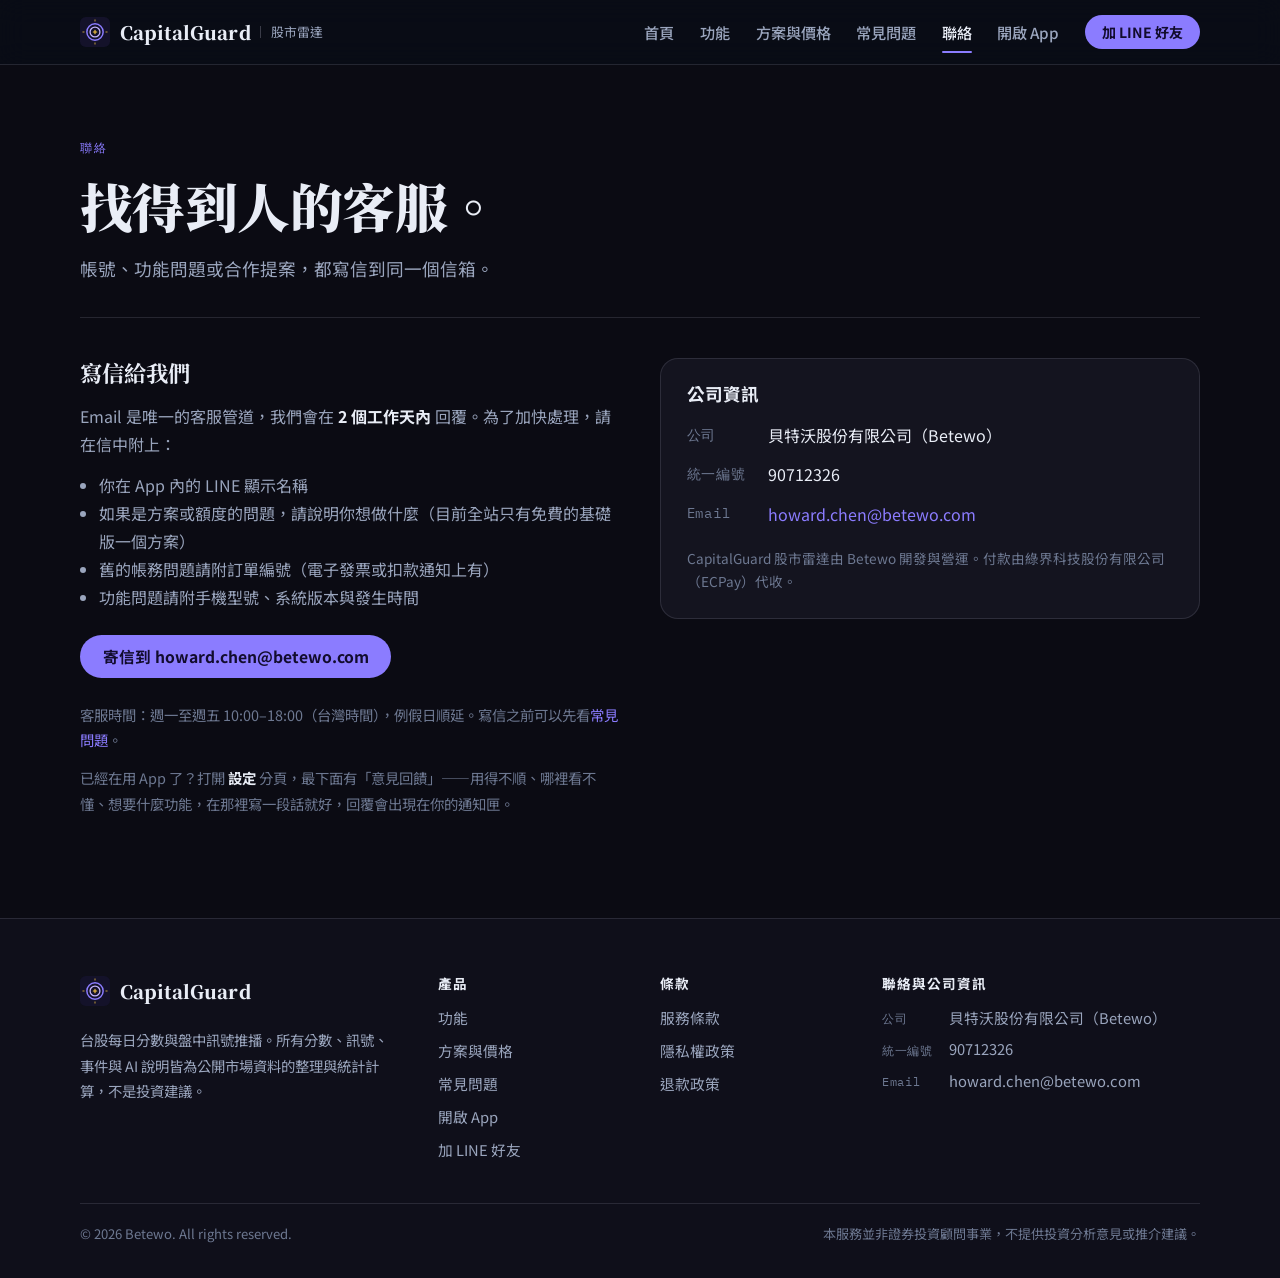
==== commit 5d3dffb7: "deploy site from betewo-web/CapitalGuard@a522ba0edba3352b3c9bc6e7803dcd6891be3420" ====
--- a/contact.html
+++ b/contact.html
@@ -21,7 +21,7 @@
 <link rel="preconnect" href="https://fonts.googleapis.com">
 <link rel="preconnect" href="https://fonts.gstatic.com" crossorigin>
 <link rel="stylesheet" href="https://fonts.googleapis.com/css2?family=IBM+Plex+Mono:wght@400;500;700&family=Noto+Sans+TC:wght@400;500;700&family=Noto+Serif+TC:wght@700;900&display=swap">
-<link rel="stylesheet" href="site.css?v=13">
+<link rel="stylesheet" href="site.css?v=18">
 </head>
 <body>
 <header class="site-head">
@@ -39,7 +39,7 @@
 <div class="wrap doc-head">
   <span class="eyebrow">聯絡</span>
   <h1>找得到人的客服。</h1>
-  <p class="lead" style="margin-top:1rem">帳務、升級、退款、功能問題或合作提案，都寫信到同一個信箱。</p>
+  <p class="lead" style="margin-top:1rem">帳號、功能問題或合作提案，都寫信到同一個信箱。</p>
 </div>
 <section class="section" style="padding-top:2.5rem">
   <div class="wrap contact-grid">
@@ -48,8 +48,8 @@
       <p class="muted">Email 是唯一的客服管道，我們會在 <strong style="color:var(--text)">2 個工作天內</strong> 回覆。為了加快處理，請在信中附上：</p>
       <ul class="muted" style="padding-left:1.2rem;margin-top:0.8rem">
         <li>你在 App 內的 LINE 顯示名稱</li>
-        <li>申請升級請註明想要的方案：目標偵測雷達（專業版）或廣域追蹤雷達（旗艦版）</li>
-        <li>帳務問題請附訂單編號（電子發票或扣款通知上有）</li>
+        <li>如果是方案或額度的問題，請說明你想做什麼（目前全站只有免費的基礎版一個方案）</li>
+        <li>舊的帳務問題請附訂單編號（電子發票或扣款通知上有）</li>
         <li>功能問題請附手機型號、系統版本與發生時間</li>
       </ul>
       <p style="margin-top:1.5rem"><a class="btn btn-primary" href="mailto:howard.chen@betewo.com?subject=CapitalGuard%20%E5%AE%A2%E6%9C%8D">寄信到 howard.chen@betewo.com</a></p>
--- a/site.css
+++ b/site.css
@@ -238,6 +238,8 @@
 .plans { display: grid; grid-template-columns: repeat(3, 1fr); gap: 1.2rem; align-items: stretch; }
 /* 專業版收起後只剩兩張：置中、別把兩張拉到全寬 */
 .plans.plans-two { grid-template-columns: repeat(2, minmax(0, 340px)); justify-content: center; }
+/* 單一方案（2026-10-20）：只有一張卡，三欄格會把它拉得比內容還寬 */
+.plans.plans-one { grid-template-columns: minmax(0, 420px); justify-content: center; }
 .plan-pitch { margin: 0.2rem 0 0.9rem; font-size: 0.88rem; color: var(--text); line-height: 1.55; }
 .plan-soon { margin-top: 1.1rem; font-size: 0.86rem; }
 .plan {
@@ -262,6 +264,7 @@
      min-content 寬，卡片因此會比視窗寬、右邊連同按鈕被切掉。原本的 .plans-two 用
      minmax(0, 340px) 正是為了這件事。 */
   .plans,
+  .plans.plans-one,
   .plans.plans-two { grid-template-columns: minmax(0, 1fr); max-width: 460px; margin-inline: auto; }
   .plan.lift { order: -1; }
 }
@@ -471,3 +474,25 @@
 @media (max-width: 1000px) { .share-when { grid-template-columns: repeat(2, 1fr); } }
 @media (max-width: 560px) { .share-when { grid-template-columns: 1fr; gap: 1.1rem; } }
 @media (max-width: 700px) { .share-pair { grid-template-columns: 1fr; } }
+
+/* 好友分享／討論對話的線條圖示（index #share 區塊開頭的兩格） */
+.share-icons { display: grid; grid-template-columns: repeat(2, minmax(0, 1fr)); gap: 1.2rem; margin-bottom: 2.2rem; }
+.share-icon { display: flex; align-items: flex-start; gap: 1.15rem; background: var(--surface); border: 1px solid var(--border); border-radius: var(--radius); padding: 1.35rem 1.45rem; }
+.share-icon > div { min-width: 0; }
+.share-icon-art { flex: 0 0 auto; width: 68px; height: 68px; }
+.share-icon h3 { margin-bottom: 0.45rem; font-size: 1.05rem; }
+.share-icon p { color: var(--muted); font-size: 0.93rem; }
+@media (max-width: 760px) { .share-icons { grid-template-columns: 1fr; gap: 1rem; } .share-icon-art { width: 58px; height: 58px; } }
+.feature-detail > .share-icons { grid-column: 1 / -1; margin-bottom: 0.4rem; }
+/* 功能九宮格的線條圖示（八格各一個，52px） */
+.feature-art { display: block; width: 52px; height: 52px; margin-bottom: 0.75rem; }
+@media (max-width: 560px) { .feature-art { width: 46px; height: 46px; } }
+
+/* 60 秒短片：直式影片，桌機不要撐滿整欄（9:16 放到 1000px 寬會變成一根柱子） */
+.promo { margin: 0; display: flex; flex-direction: column; align-items: flex-start; }
+.promo video {
+  display: block; width: 100%; max-width: 340px; height: auto;
+  border: 1px solid var(--border-strong); border-radius: var(--radius);
+  box-shadow: var(--shadow-soft); background: #07060d;
+}
+.promo figcaption { margin-top: 0.9rem; color: var(--muted); font-size: 0.88rem; }
